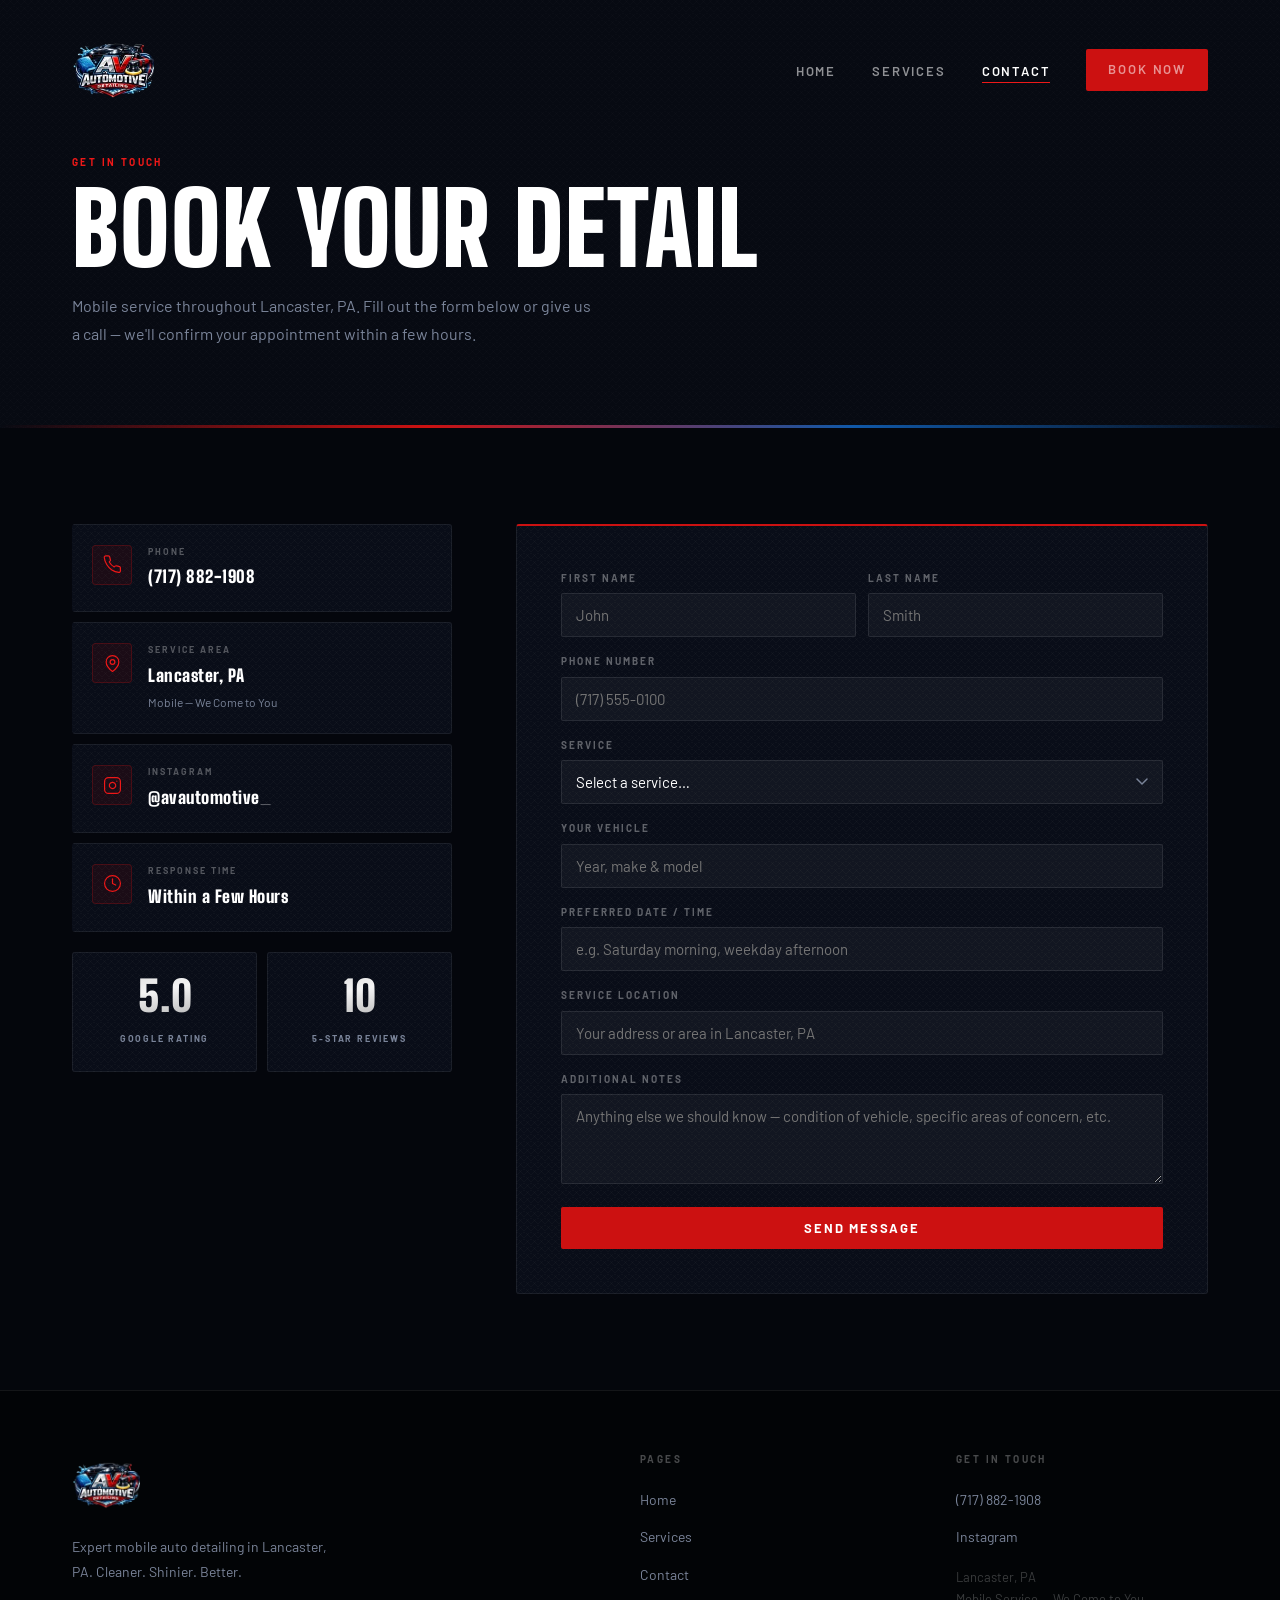
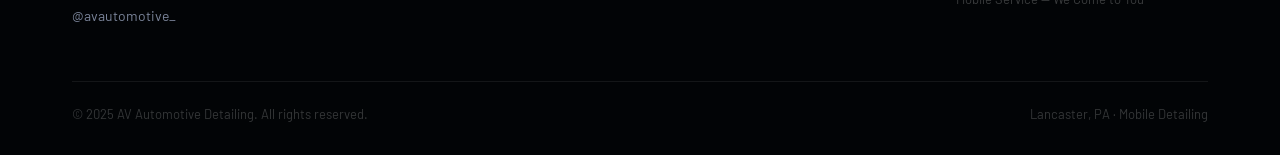
==== av-automotive/contact.html @ 44eb7ac8 "Add files via upload" ====
<!DOCTYPE html>
<html lang="en">
<head>
  <meta charset="UTF-8" />
  <meta name="viewport" content="width=device-width, initial-scale=1.0" />
  <title>Contact — AV Automotive Detailing</title>
  <meta name="description" content="Book a mobile detail in Lancaster, PA. Call (717) 882-1908 or fill out the form." />
  <link rel="icon" type="image/png" href="images/logo.png" />
  <link rel="preconnect" href="https://fonts.googleapis.com" />
  <link rel="preconnect" href="https://fonts.gstatic.com" crossorigin />
  <link href="https://fonts.googleapis.com/css2?family=Big+Shoulders+Display:wght@700;800;900&family=Barlow:ital,wght@0,400;0,500;0,600;1,400&family=Teko:wght@600;700&display=swap" rel="stylesheet" />
  <link rel="stylesheet" href="css/styles.css" />
</head>
<body>

<nav class="nav" role="navigation" aria-label="Main">
  <div class="nav-inner">
    <a href="index.html" class="nav-logo"><img src="images/logo.png" alt="AV Automotive Detailing" /></a>
    <ul class="nav-links" id="navLinks">
      <li><a href="index.html">Home</a></li>
      <li><a href="services.html">Services</a></li>
      <li><a href="contact.html">Contact</a></li>
      <li><a href="#" data-modal class="nav-book">Book Now</a></li>
    </ul>
    <button class="nav-burger" aria-label="Toggle menu" aria-expanded="false" aria-controls="navLinks">
      <span></span><span></span><span></span>
    </button>
  </div>
</nav>

<section class="page-hero" aria-labelledby="contact-title">
  <div class="wrap">
    <div class="eyebrow fade-up">Get in Touch</div>
    <h1 class="fade-up d1" id="contact-title">Book Your Detail</h1>
    <p class="section-sub fade-up d2">Mobile service throughout Lancaster, PA. Fill out the form below or give us a call — we'll confirm your appointment within a few hours.</p>
  </div>
</section>

<section style="padding:0 0 var(--S);background:var(--bg);" aria-label="Contact">
  <div class="wrap">
    <div class="contact-grid">

      <!-- Left: contact info -->
      <div class="contact-info fade-up">
        <div class="ci-item">
          <div class="ci-icon">
            <svg viewBox="0 0 24 24" fill="none" stroke="currentColor" stroke-width="1.5" stroke-linecap="round" stroke-linejoin="round">
              <path d="M22 16.92v3a2 2 0 0 1-2.18 2 19.79 19.79 0 0 1-8.63-3.07A19.5 19.5 0 0 1 4.69 12a19.79 19.79 0 0 1-3.07-8.67A2 2 0 0 1 3.6 1.18h3a2 2 0 0 1 2 1.72c.127.96.361 1.903.7 2.81a2 2 0 0 1-.45 2.11L7.91 8.73a16 16 0 0 0 6.36 6.36l.94-.94a2 2 0 0 1 2.11-.45c.907.339 1.85.573 2.81.7A2 2 0 0 1 22 16.92z"/>
            </svg>
          </div>
          <div>
            <div class="ci-label">Phone</div>
            <a href="tel:+17178821908" class="ci-value">(717) 882-1908</a>
          </div>
        </div>
        <div class="ci-item">
          <div class="ci-icon">
            <svg viewBox="0 0 24 24" fill="none" stroke="currentColor" stroke-width="1.5" stroke-linecap="round" stroke-linejoin="round">
              <path d="M20 10c0 6-8 12-8 12s-8-6-8-12a8 8 0 0 1 16 0z"/>
              <circle cx="12" cy="10" r="3"/>
            </svg>
          </div>
          <div>
            <div class="ci-label">Service Area</div>
            <div class="ci-value">Lancaster, PA</div>
            <div class="ci-note">Mobile — We Come to You</div>
          </div>
        </div>
        <div class="ci-item">
          <div class="ci-icon">
            <svg viewBox="0 0 24 24" fill="none" stroke="currentColor" stroke-width="1.5" stroke-linecap="round" stroke-linejoin="round">
              <rect x="2" y="2" width="20" height="20" rx="5" ry="5"/>
              <path d="M16 11.37A4 4 0 1 1 12.63 8 4 4 0 0 1 16 11.37z"/>
              <line x1="17.5" y1="6.5" x2="17.51" y2="6.5"/>
            </svg>
          </div>
          <div>
            <div class="ci-label">Instagram</div>
            <a href="https://www.instagram.com/avautomotive_/" target="_blank" rel="noopener noreferrer" class="ci-value">@avautomotive_</a>
          </div>
        </div>
        <div class="ci-item">
          <div class="ci-icon">
            <svg viewBox="0 0 24 24" fill="none" stroke="currentColor" stroke-width="1.5" stroke-linecap="round" stroke-linejoin="round">
              <circle cx="12" cy="12" r="10"/>
              <polyline points="12 6 12 12 16 14"/>
            </svg>
          </div>
          <div>
            <div class="ci-label">Response Time</div>
            <div class="ci-value">Within a Few Hours</div>
          </div>
        </div>

        <div class="ci-stats">
          <div class="ci-stat">
            <span class="ci-stat-n">5.0</span>
            <span class="ci-stat-l">Google Rating</span>
          </div>
          <div class="ci-stat">
            <span class="ci-stat-n">10</span>
            <span class="ci-stat-l">5-Star Reviews</span>
          </div>
        </div>
      </div>

      <!-- Right: form -->
      <div class="contact-form-wrap fade-up d1">
        <form id="contactPageForm" novalidate>
          <div class="form-row">
            <div class="form-group">
              <label for="firstName">First Name</label>
              <input type="text" id="firstName" name="firstName" required placeholder="John" />
            </div>
            <div class="form-group">
              <label for="lastName">Last Name</label>
              <input type="text" id="lastName" name="lastName" required placeholder="Smith" />
            </div>
          </div>
          <div class="form-group">
            <label for="phone">Phone Number</label>
            <input type="tel" id="phone" name="phone" required placeholder="(717) 555-0100" />
          </div>
          <div class="form-group">
            <label for="service">Service</label>
            <select id="service" name="service" required>
              <option value="" disabled selected>Select a service…</option>
              <option value="quick-wash">Quick Wash — $150 / $175</option>
              <option value="basic-detail">Basic Detail — $250</option>
              <option value="deluxe-detail">Deluxe Detail — $400</option>
              <option value="paint-correction">Paint Correction — Get a Quote</option>
              <option value="tinting">Window Tinting — Get a Quote</option>
              <option value="vinyl-wrap">Vinyl Wrap — Get a Quote</option>
              <option value="ceramic-coating">Ceramic Coating — Get a Quote</option>
              <option value="other">Not Sure / Other</option>
            </select>
          </div>
          <div class="form-group">
            <label for="vehicle">Your Vehicle</label>
            <input type="text" id="vehicle" name="vehicle" placeholder="Year, make &amp; model" />
          </div>
          <div class="form-group">
            <label for="preferred">Preferred Date / Time</label>
            <input type="text" id="preferred" name="preferred" placeholder="e.g. Saturday morning, weekday afternoon" />
          </div>
          <div class="form-group">
            <label for="location">Service Location</label>
            <input type="text" id="location" name="location" placeholder="Your address or area in Lancaster, PA" />
          </div>
          <div class="form-group">
            <label for="notes">Additional Notes</label>
            <textarea id="notes" name="notes" placeholder="Anything else we should know — condition of vehicle, specific areas of concern, etc."></textarea>
          </div>
          <button type="submit" class="btn btn-red" style="width:100%;justify-content:center;">Send Message</button>
        </form>

        <div id="contactPageSuccess" style="display:none;padding:52px 32px;text-align:center;">
          <div style="font-size:42px;color:var(--red-b);margin-bottom:20px;line-height:1;">&#10003;</div>
          <h3 style="font-family:var(--font-d);font-size:26px;font-weight:700;color:var(--white);margin-bottom:12px;">Message Sent!</h3>
          <p style="color:var(--grey);font-size:15px;">We'll be in touch within a few hours to confirm your appointment.<br>You can also reach us at <a href="tel:+17178821908" style="color:var(--red-b);">(717) 882-1908</a>.</p>
        </div>
      </div>

    </div>
  </div>
</section>

<footer class="footer">
  <div class="wrap">
    <div class="footer-grid">
      <div class="footer-brand">
        <img src="images/logo.png" alt="AV Automotive Detailing" />
        <p>Expert mobile auto detailing in Lancaster, PA. Cleaner. Shinier. Better.</p>
        <a href="https://www.instagram.com/avautomotive_/" target="_blank" rel="noopener noreferrer" class="f-ig">@avautomotive_</a>
      </div>
      <div class="footer-col">
        <h4>Pages</h4>
        <ul>
          <li><a href="index.html">Home</a></li>
          <li><a href="services.html">Services</a></li>
              <li><a href="contact.html">Contact</a></li>
        </ul>
      </div>
      <div class="footer-col">
        <h4>Get in Touch</h4>
        <ul>
          <li><a href="tel:+17178821908">(717) 882-1908</a></li>
          <li><a href="https://www.instagram.com/avautomotive_/" target="_blank" rel="noopener noreferrer">Instagram</a></li>
        </ul>
        <p class="f-addr">Lancaster, PA<br>Mobile Service — We Come to You</p>
      </div>
    </div>
    <div class="footer-bottom">
      <span>&copy; 2025 AV Automotive Detailing. All rights reserved.</span>
      <span>Lancaster, PA &middot; Mobile Detailing</span>
    </div>
  </div>
</footer>

<!-- Modal (for nav Book Now button) -->
<div class="modal-overlay" role="dialog" aria-modal="true" aria-labelledby="modalTitle">
  <div class="modal">
    <button class="modal-close" aria-label="Close">&times;</button>
    <div class="form-body" id="formBody">
      <h2 class="modal-title" id="modalTitle">Book an Appointment</h2>
      <p class="modal-sub">Fill out the form and we'll confirm within a few hours. Or call us at <strong>(717) 882-1908</strong>.</p>
      <form id="contactForm" novalidate>
        <div class="form-row">
          <div class="form-group"><label for="mFirstName">First Name</label><input type="text" id="mFirstName" name="firstName" required placeholder="John" /></div>
          <div class="form-group"><label for="mLastName">Last Name</label><input type="text" id="mLastName" name="lastName" required placeholder="Smith" /></div>
        </div>
        <div class="form-group"><label for="mPhone">Phone Number</label><input type="tel" id="mPhone" name="phone" required placeholder="(717) 555-0100" /></div>
        <div class="form-group">
          <label for="mService">Service</label>
          <select id="mService" name="service" required>
            <option value="" disabled selected>Select a service…</option>
            <option value="quick-wash">Quick Wash — $150 / $175</option>
            <option value="basic-detail">Basic Detail — $250</option>
            <option value="deluxe-detail">Deluxe Detail — $400</option>
            <option value="paint-correction">Paint Correction — Get a Quote</option>
            <option value="tinting">Window Tinting — Get a Quote</option>
            <option value="vinyl-wrap">Vinyl Wrap — Get a Quote</option>
            <option value="ceramic-coating">Ceramic Coating — Get a Quote</option>
            <option value="other">Not Sure / Other</option>
          </select>
        </div>
        <div class="form-group"><label for="mVehicle">Your Vehicle</label><input type="text" id="mVehicle" name="vehicle" placeholder="Year, make & model" /></div>
        <div class="form-group"><label for="mPreferred">Preferred Date / Time</label><input type="text" id="mPreferred" name="preferred" placeholder="e.g. Saturday morning" /></div>
        <div class="form-group"><label for="mLocation">Service Location</label><input type="text" id="mLocation" name="location" placeholder="Your address or area in Lancaster, PA" /></div>
        <div class="form-group"><label for="mNotes">Additional Notes</label><textarea id="mNotes" name="notes" placeholder="Anything else we should know…"></textarea></div>
        <button type="submit" class="btn btn-red" style="width:100%;justify-content:center;">Send Message</button>
      </form>
    </div>
    <div class="form-success" aria-live="polite">
      <div class="form-success-icon">&#10003;</div>
      <h3>Message Sent!</h3>
      <p>We'll be in touch shortly to confirm your appointment.</p>
    </div>
  </div>
</div>

<script src="js/main.js"></script>
</body>
</html>
---- av-automotive/css/styles.css ----
@import url('https://fonts.googleapis.com/css2?family=Big+Shoulders+Display:wght@700;800;900&family=Barlow:ital,wght@0,400;0,500;0,600;1,400&family=Teko:wght@600;700&display=swap');

:root {
  --bg:        #04060C;
  --bg-2:      #070A12;
  --bg-card:   #090D18;
  --bg-card-2: #0E1420;
  --red:       #CC1111;
  --red-b:     #EE1818;
  --red-glow:  rgba(204,17,17,0.16);
  --blue:      #1058A8;
  --blue-b:    #1A72D8;
  --blue-glow: rgba(16,88,168,0.14);
  --gold:      #F5A623;
  --white:     #FFFFFF;
  --grey:      #7A8499;
  --border:        rgba(255,255,255,0.07);
  --border-red:    rgba(204,17,17,0.25);
  --border-blue:   rgba(16,88,168,0.22);
  --font-d: 'Big Shoulders Display', sans-serif;
  --font-b: 'Barlow', sans-serif;
  --S:  96px;
  --W: 1200px;
  --r:    2px;

  /* Carbon fiber micro-texture used on cards/sections */
  --cf: repeating-linear-gradient(
    45deg,
    rgba(255,255,255,.022) 0,
    rgba(255,255,255,.022) 1px,
    transparent 1px,
    transparent 6px
  ),
  repeating-linear-gradient(
    -45deg,
    rgba(255,255,255,.022) 0,
    rgba(255,255,255,.022) 1px,
    transparent 1px,
    transparent 6px
  );
}

* { margin:0; padding:0; box-sizing:border-box; }
html { scroll-behavior:smooth; }
body {
  background:var(--bg);
  color:var(--white);
  font-family:var(--font-b);
  line-height:1.65;
  overflow-x:hidden;
}
img { display:block; max-width:100%; }

.wrap { max-width:var(--W); margin:0 auto; padding:0 32px; }

/* ── TYPE ── */
.eyebrow {
  display:block;
  font-family:var(--font-b); font-size:10px; font-weight:700;
  letter-spacing:.24em; text-transform:uppercase;
  color:var(--red-b); margin-bottom:10px;
}
.section-title {
  font-family:var(--font-d); font-weight:900;
  font-size:clamp(36px,5vw,64px);
  line-height:1; letter-spacing:.01em; text-transform:uppercase;
  margin-bottom:14px;
}
.section-sub {
  font-size:16px; color:var(--grey); line-height:1.75; max-width:520px;
}
.chrome {
  background:linear-gradient(170deg,#C8C8C8 0%,#F0F0F0 35%,#D0D0D0 55%,#909090 80%,#C0C0C0 100%);
  -webkit-background-clip:text; -webkit-text-fill-color:transparent; background-clip:text;
}

/* ── TOPBAR ── */
.topbar {
  position:fixed; top:0; left:0; right:0;
  height:34px; z-index:1002;
  background:#020407;
  border-bottom:1px solid rgba(255,255,255,.055);
}
.topbar-inner {
  max-width:var(--W); margin:0 auto; padding:0 32px;
  height:100%;
  display:flex; align-items:center; justify-content:space-between;
}
.tb-left {
  display:flex; align-items:center; gap:0;
  font-family:var(--font-b); font-size:10.5px; font-weight:500;
  letter-spacing:.1em; text-transform:uppercase;
  color:rgba(255,255,255,.3);
}
.tb-link {
  display:flex; align-items:center; gap:7px;
  color:rgba(255,255,255,.5); text-decoration:none;
  transition:color .2s;
}
.tb-link:hover { color:var(--white); }
.tb-link svg { width:11px; height:11px; flex-shrink:0; }
.tb-sep { margin:0 14px; color:rgba(255,255,255,.14); }
.tb-right {
  font-family:var(--font-b); font-size:10px; font-weight:700;
  letter-spacing:.18em; text-transform:uppercase;
  color:var(--red-b); text-decoration:none;
  border-left:1px solid rgba(255,255,255,.07);
  padding-left:20px;
  display:flex; align-items:center;
  transition:color .2s;
}
.tb-right:hover { color:var(--white); }

/* ── NAV ── */
.nav {
  position:fixed; top:34px; left:0; right:0; z-index:1000;
  border-bottom:1px solid transparent;
  transition:background .35s, border-color .35s;
}
.nav.scrolled {
  background:rgba(4,6,12,.97);
  backdrop-filter:blur(24px);
  border-bottom-color:var(--border);
}
.nav-inner {
  max-width:var(--W); margin:0 auto; padding:0 32px;
  display:flex; align-items:center; justify-content:space-between;
  height:72px;
}
.nav-logo img { height:82px; width:auto; }
.nav-links {
  display:flex; align-items:center; gap:36px; list-style:none;
}
.nav-links a {
  font-family:var(--font-b); font-weight:600; font-size:13px;
  letter-spacing:.14em; text-transform:uppercase;
  color:rgba(255,255,255,.55); text-decoration:none;
  transition:color .2s;
  position:relative;
}
.nav-links a::after {
  content:''; position:absolute;
  bottom:-4px; left:0; right:0; height:1px;
  background:var(--red-b);
  transform:scaleX(0); transition:transform .25s;
  transform-origin:left;
}
.nav-links a:hover,
.nav-links a.active { color:var(--white); }
.nav-links a:hover::after,
.nav-links a.active::after { transform:scaleX(1); }
.nav-book {
  font-family:var(--font-b); font-weight:700; font-size:12px;
  letter-spacing:.16em; text-transform:uppercase;
  background:var(--red); color:var(--white);
  padding:10px 22px; border-radius:var(--r);
  border:none; cursor:pointer;
  text-decoration:none; display:inline-block;
  transition:background .2s, transform .2s, box-shadow .2s;
}
.nav-book::after { display:none !important; }
.nav-book:hover {
  background:var(--red-b);
  transform:translateY(-1px);
  box-shadow:0 6px 20px rgba(204,17,17,.3);
}
.nav-burger {
  display:none; flex-direction:column; gap:5px;
  cursor:pointer; background:none; border:none; padding:8px;
}
.nav-burger span {
  display:block; width:24px; height:2px;
  background:var(--white); transition:all .3s;
}
.nav-burger.open span:nth-child(1) { transform:translateY(7px) rotate(45deg); }
.nav-burger.open span:nth-child(2) { opacity:0; }
.nav-burger.open span:nth-child(3) { transform:translateY(-7px) rotate(-45deg); }

/* ── HERO ── */
.hero {
  position:relative;
  min-height:100vh;
  display:flex; align-items:center;
  background:var(--bg);
  overflow:hidden;
}
/* Carbon fiber background texture */
.hero-cf {
  position:absolute; inset:0; z-index:0; pointer-events:none;
  background-image:var(--cf);
  background-size:7px 7px;
  opacity:.7;
}
/* Subtle speed lines */
.hero-speed {
  position:absolute; inset:0; z-index:0; pointer-events:none;
  background:
    linear-gradient(168deg, transparent 54%, rgba(255,255,255,.007) 54.6%, transparent 55.2%),
    linear-gradient(168deg, transparent 62%, rgba(255,255,255,.005) 62.5%, transparent 63.1%),
    linear-gradient(168deg, transparent 70%, rgba(255,255,255,.006) 70.5%, transparent 71.1%),
    linear-gradient(168deg, transparent 46%, rgba(21,96,176,.03) 46.5%, transparent 47.1%);
}
/* ── HERO LEFT ZONE ── */
.hero-left-zone {
  position:absolute; left:0; top:0; bottom:0;
  width:44%; z-index:2; pointer-events:none;
  overflow:hidden;
}

/* Angled brand accent lines */
.hero-accent-lines { position:absolute; inset:0; }
.hero-accent-lines::before {
  content:''; position:absolute;
  top:8%; bottom:8%; left:22%; width:1px;
  background:linear-gradient(to bottom,
    transparent, rgba(204,17,17,.16) 28%, rgba(204,17,17,.09) 72%, transparent
  );
  transform:rotate(9deg); transform-origin:center;
}
.hero-accent-lines::after {
  content:''; position:absolute;
  top:15%; bottom:15%; left:36%; width:1px;
  background:linear-gradient(to bottom,
    transparent, rgba(16,88,168,.14) 32%, rgba(16,88,168,.07) 68%, transparent
  );
  transform:rotate(9deg); transform-origin:center;
}

/* Faint water droplet dots */
.hero-water-drops {
  position:absolute; inset:0;
  background-image:
    radial-gradient(ellipse 3px 4px at 13% 30%, rgba(255,255,255,.07) 0%, transparent 100%),
    radial-gradient(ellipse 2px 3px at  7% 56%, rgba(255,255,255,.055) 0%, transparent 100%),
    radial-gradient(ellipse 4px 5px at 27% 69%, rgba(255,255,255,.045) 0%, transparent 100%),
    radial-gradient(ellipse 2px 2px at 40% 22%, rgba(255,255,255,.06) 0%, transparent 100%),
    radial-gradient(ellipse 3px 4px at 17% 83%, rgba(255,255,255,.045) 0%, transparent 100%),
    radial-gradient(ellipse 2px 3px at 45% 48%, rgba(255,255,255,.04) 0%, transparent 100%),
    radial-gradient(ellipse 5px 3px at 31% 76%, rgba(255,255,255,.035) 0%, transparent 100%),
    radial-gradient(ellipse 2px 4px at  9% 91%, rgba(255,255,255,.05) 0%, transparent 100%),
    radial-gradient(ellipse 3px 2px at 41% 61%, rgba(255,255,255,.04) 0%, transparent 100%),
    radial-gradient(ellipse 2px 3px at 21% 43%, rgba(255,255,255,.055) 0%, transparent 100%),
    radial-gradient(ellipse 2px 2px at 52% 35%, rgba(255,255,255,.03) 0%, transparent 100%),
    radial-gradient(ellipse 3px 3px at 48% 78%, rgba(255,255,255,.035) 0%, transparent 100%);
}

/* Service badge strip — left side */
.hero-svc-strip {
  position:absolute;
  left:9%; top:50%; transform:translateY(-50%);
  display:flex; flex-direction:column; gap:15px;
}
.hero-svc-item { display:flex; align-items:center; gap:10px; }
.hero-svc-icon {
  width:26px; height:26px; border-radius:3px; flex-shrink:0;
  background:rgba(255,255,255,.03);
  border:1px solid rgba(255,255,255,.07);
  display:flex; align-items:center; justify-content:center;
  color:rgba(255,255,255,.22);
}
.hero-svc-icon svg { width:12px; height:12px; }
.hero-svc-label {
  font-family:var(--font-b); font-size:8.5px; font-weight:700;
  letter-spacing:.22em; text-transform:uppercase;
  color:rgba(255,255,255,.18); white-space:nowrap;
}

/* AV watermark — bottom-left, intentional brand anchor */
.hero::before {
  content:'AV';
  position:absolute;
  bottom:10px; left:130px;
  font-family:'Teko', sans-serif; font-weight:700;
  font-size:clamp(340px,48vw,680px); line-height:1;
  letter-spacing:-.02em;
  transform:scaleX(0.62) scaleY(1.22);
  transform-origin:bottom left;
  background:linear-gradient(to top,
    transparent 0%,
    transparent 24%,
    rgba(255,255,255,.07) 40%,
    rgba(255,255,255,.05) 62%,
    rgba(255,255,255,.02) 82%,
    transparent 100%
  );
  -webkit-background-clip:text; background-clip:text;
  color:transparent;
  user-select:none; pointer-events:none;
  z-index:1;
}
/* Bottom fade into next section */
.hero::after {
  content:'';
  position:absolute;
  bottom:0; left:0; right:0;
  height:220px;
  background:linear-gradient(to bottom, transparent 0%, rgba(4,6,12,.7) 55%, var(--bg) 100%);
  z-index:6; pointer-events:none;
}
.hero-content-wrap {
  position:relative; z-index:2; width:100%;
}
.hero-content {
  max-width:680px;
  padding:148px 0 90px;
  margin:0 auto;
  display:flex; flex-direction:column; align-items:center;
  text-align:center;
}

/* Hero eyebrow badge */
.hero-eyebrow-badge {
  display:inline-flex; align-items:center; gap:10px;
  font-family:var(--font-b); font-size:10px; font-weight:700;
  letter-spacing:.24em; text-transform:uppercase;
  color:rgba(255,255,255,.4);
  margin-bottom:22px;
}
.heb-dot {
  width:6px; height:6px; border-radius:50%; flex-shrink:0;
  background:var(--red-b);
  box-shadow:0 0 10px rgba(238,24,24,.7), 0 0 20px rgba(238,24,24,.3);
}
.heb-line {
  width:1px; height:14px;
  background:rgba(255,255,255,.18); flex-shrink:0;
}

.hero-h1 {
  font-family:'Teko', sans-serif; font-weight:700;
  font-size:clamp(44px,5.5vw,80px);
  line-height:.9; letter-spacing:.05em; text-transform:uppercase;
  margin-bottom:22px;
}
.hero-h1 em {
  font-style:normal;
  background:linear-gradient(135deg, #FF3333 0%, #FF6060 45%, #CC1111 100%);
  -webkit-background-clip:text; -webkit-text-fill-color:transparent; background-clip:text;
  filter:drop-shadow(0 0 10px rgba(220,30,30,.45)) drop-shadow(0 0 24px rgba(200,20,20,.2));
}
.hero-sub {
  font-size:15px; color:rgba(255,255,255,.52);
  line-height:1.8; max-width:440px; margin-bottom:34px;
}
.hero-actions { display:flex; gap:12px; flex-wrap:wrap; margin-bottom:36px; justify-content:center; }

/* Sticker-style tags */
.hero-tags { display:flex; gap:7px; flex-wrap:wrap; justify-content:center; }
.htag {
  display:inline-flex; align-items:center; gap:5px;
  padding:5px 11px;
  font-family:var(--font-b); font-size:9.5px; font-weight:700;
  letter-spacing:.18em; text-transform:uppercase;
  color:rgba(255,255,255,.55);
  background:rgba(255,255,255,.04);
  border:1px solid rgba(255,255,255,.1);
  border-radius:2px;
}
.htag-gold {
  color:var(--gold);
  background:rgba(245,166,35,.07);
  border-color:rgba(245,166,35,.28);
}
.htag-blue {
  color:var(--blue-b);
  background:var(--blue-glow);
  border-color:var(--border-blue);
}
.htag-red {
  color:var(--red-b);
  background:var(--red-glow);
  border-color:var(--border-red);
}

/* Hero visual — right side */
.hero-visual {
  position:absolute;
  top:0; right:-4%; bottom:0;
  width:62%;
  pointer-events:none;
  z-index:1;
}
.hero-car {
  position:absolute; inset:0;
  background:url('../images/herocar.png') center center / cover no-repeat;
  opacity:0; transition:opacity .9s ease;
  -webkit-mask-image:
    radial-gradient(ellipse 58% 48% at 0% 100%, transparent 50%, black 88%),
    linear-gradient(to right, transparent 0%, rgba(0,0,0,.5) 10%, black 24%),
    linear-gradient(to bottom, transparent 0%, black 7%, black 70%, rgba(0,0,0,.4) 88%, transparent 100%);
  -webkit-mask-composite: destination-in, destination-in;
  mask-image:
    radial-gradient(ellipse 58% 48% at 0% 100%, transparent 50%, black 88%),
    linear-gradient(to right, transparent 0%, rgba(0,0,0,.5) 10%, black 24%),
    linear-gradient(to bottom, transparent 0%, black 7%, black 70%, rgba(0,0,0,.4) 88%, transparent 100%);
  mask-composite: intersect, intersect;
}
.hero-visual.img-loaded .hero-car { opacity:1; }
.hero-atmo {
  position:absolute; inset:0;
  background:
    radial-gradient(ellipse 60% 55% at 60% 48%, rgba(21,96,176,.14) 0%, transparent 100%),
    radial-gradient(ellipse 40% 35% at 90% 80%, rgba(201,16,16,.12) 0%, transparent 100%),
    radial-gradient(ellipse 30% 25% at 25% 15%, rgba(21,96,176,.05) 0%, transparent 100%);
  transition:opacity .7s ease;
}
.hero-visual.img-loaded .hero-atmo { opacity:.3; }
.hero-shine {
  position:absolute; inset:0;
}
.hero-shine::before,
.hero-shine::after {
  content:''; position:absolute;
  top:-20%; bottom:-20%; width:1px;
  background:linear-gradient(to bottom, transparent 0%, rgba(255,255,255,.04) 20%, rgba(255,255,255,.09) 50%, rgba(255,255,255,.04) 80%, transparent 100%);
  transform:rotate(8deg); transform-origin:center;
}
.hero-shine::before { left:27%; }
.hero-shine::after  { right:27%; opacity:.55; }
.hero-bubbles {
  position:absolute; inset:0; transition:opacity .7s ease;
}
.hero-visual.img-loaded .hero-bubbles { opacity:0; }
.hero-bubbles::before {
  content:'';
  position:absolute; top:80px; left:40px;
  width:4px; height:4px; border-radius:50%;
  background:rgba(255,255,255,.07);
  box-shadow:
    72px 88px 0 1px rgba(255,255,255,.04),
    180px 52px 0 2px rgba(255,255,255,.03),
    290px 160px 0 1px rgba(255,255,255,.05),
    370px 80px 0 2px rgba(255,255,255,.03);
  filter:blur(.5px);
}
.hero-bubbles::after {
  content:''; position:absolute;
  top:22%; right:18%;
  width:44px; height:44px; border-radius:50%;
  border:1px solid rgba(255,255,255,.03);
}
.hero-left-fade {
  position:absolute; top:0; left:0; bottom:0; width:38%;
  background:linear-gradient(to right, var(--bg), transparent);
  z-index:4;
}
.hero-divider {
  position:absolute; top:15%; bottom:15%;
  left:0; width:1px;
  background:linear-gradient(to bottom,
    transparent,
    rgba(204,17,17,.22) 35%,
    rgba(16,88,168,.28) 65%,
    transparent
  );
  z-index:5;
}

/* ── BUTTONS ── */
.btn {
  display:inline-flex; align-items:center; gap:8px;
  font-family:var(--font-b); font-weight:700; font-size:13px;
  letter-spacing:.14em; text-transform:uppercase;
  text-decoration:none; border:none; cursor:pointer;
  transition:all .25s; border-radius:var(--r);
  padding:13px 28px; white-space:nowrap;
}
.btn-red {
  background:var(--red); color:var(--white);
  box-shadow:0 0 0 rgba(204,17,17,.4);
}
.btn-red:hover {
  background:var(--red-b); transform:translateY(-2px);
  box-shadow:0 8px 28px rgba(204,17,17,.35), 0 0 40px rgba(204,17,17,.1);
}
.btn-ghost {
  background:transparent; color:var(--white);
  border:1px solid rgba(255,255,255,.18);
}
.btn-ghost:hover { border-color:rgba(255,255,255,.45); background:rgba(255,255,255,.04); }
.btn-ghost-red {
  background:transparent; color:var(--red-b);
  border:1px solid var(--border-red);
}
.btn-ghost-red:hover { background:var(--red-glow); border-color:var(--red-b); }
.btn-sm { padding:10px 20px; font-size:12px; }

/* ── ACCENT STRIP ── */
.accent-strip {
  height:3px;
  background:linear-gradient(90deg, var(--red) 0%, var(--blue) 55%, transparent 100%);
  position:relative; z-index:10;
}

/* ── SERVICES TICKER ── */
.svc-ticker {
  background:#030508;
  border-bottom:1px solid rgba(255,255,255,.05);
  overflow:hidden;
  height:38px;
  display:flex; align-items:center;
  position:relative;
}
.svc-ticker::before,
.svc-ticker::after {
  content:'';
  position:absolute; top:0; bottom:0; width:80px; z-index:2;
  pointer-events:none;
}
.svc-ticker::before { left:0; background:linear-gradient(to right, #030508, transparent); }
.svc-ticker::after  { right:0; background:linear-gradient(to left, #030508, transparent); }
.ticker-track {
  display:flex; align-items:center; gap:28px;
  white-space:nowrap;
  animation:ticker 36s linear infinite;
  padding:0 20px;
  font-family:var(--font-b); font-size:10px; font-weight:700;
  letter-spacing:.2em; text-transform:uppercase;
  color:rgba(255,255,255,.3);
}
.ticker-dot {
  color:var(--red); font-size:5px; flex-shrink:0;
}
@keyframes ticker {
  from { transform:translateX(0); }
  to   { transform:translateX(-50%); }
}

/* ── SERVICE PACKAGES ── */
.packages { padding:var(--S) 0; background:var(--bg); }
.packages-head { margin-bottom:44px; }
.pkg-grid {
  display:grid;
  grid-template-columns:repeat(3,1fr);
  gap:14px;
  margin-bottom:14px;
}
.pkg-card {
  background-color:var(--bg-card);
  background-image:var(--cf);
  background-size:7px 7px;
  border:1px solid rgba(255,255,255,.07);
  border-top:2px solid rgba(204,17,17,.35);
  border-radius:3px;
  display:flex; flex-direction:column;
  position:relative; overflow:hidden;
  transition:border-top-color .3s, background-color .3s, box-shadow .3s;
}
.pkg-card:hover {
  background-color:var(--bg-card-2);
  border-top-color:var(--red-b);
  box-shadow:0 0 0 1px rgba(255,255,255,.07), 0 20px 40px rgba(0,0,0,.4), 0 0 30px rgba(204,17,17,.06);
}
/* Shine sweep on hover */
.pkg-card-shine {
  position:absolute; inset:0; z-index:10; pointer-events:none;
  background:linear-gradient(108deg,
    transparent 35%, rgba(255,255,255,.045) 50%, transparent 65%
  );
  transform:translateX(-120%);
  transition:transform .65s ease;
}
.pkg-card:hover .pkg-card-shine { transform:translateX(220%); }

/* Image slot */
.pkg-img {
  position:relative; aspect-ratio:16/9;
  background:linear-gradient(135deg,#070B15 0%,#0E1520 100%);
  overflow:hidden; flex-shrink:0;
}
.pkg-img::after {
  content:''; position:absolute; inset:0;
  background:linear-gradient(135deg, rgba(16,88,168,.06) 0%, transparent 55%, rgba(204,17,17,.04) 100%);
  pointer-events:none; z-index:1;
}
.pkg-img img {
  width:100%; height:100%; object-fit:cover;
  transition:transform .6s ease; position:relative; z-index:2;
}
.pkg-card:hover .pkg-img img { transform:scale(1.05); }
.pkg-meta {
  display:flex; align-items:center; justify-content:space-between;
  padding:18px 20px 0;
}
.pkg-icon {
  width:32px; height:32px; border-radius:4px;
  background:rgba(204,17,17,.1); border:1px solid var(--border-red);
  display:flex; align-items:center; justify-content:center;
  color:var(--red-b); flex-shrink:0;
}
.pkg-icon svg { width:15px; height:15px; }
.pkg-badge {
  font-family:var(--font-b); font-size:9px; font-weight:700;
  letter-spacing:.18em; text-transform:uppercase;
  color:var(--blue-b);
  border:1px solid var(--border-blue);
  padding:3px 8px; border-radius:2px;
  background:rgba(16,88,168,.08);
}
.pkg-body { padding:14px 20px 24px; flex:1; display:flex; flex-direction:column; }
.pkg-name {
  font-family:var(--font-d); font-weight:900; font-size:26px;
  letter-spacing:.02em; text-transform:uppercase;
  margin-bottom:8px;
}
.pkg-price { display:flex; align-items:baseline; gap:6px; margin-bottom:8px; }
.pkg-price-main {
  font-family:var(--font-d); font-weight:900; font-size:50px; line-height:1;
  background:linear-gradient(170deg,#D8D8D8 0%,#F4F4F4 40%,#A8A8A8 100%);
  -webkit-background-clip:text; -webkit-text-fill-color:transparent; background-clip:text;
}
.pkg-price-note { font-size:13px; color:var(--grey); line-height:1.4; }
.pkg-price-split { display:flex; gap:20px; margin-bottom:8px; }
.pkg-split-item { display:flex; flex-direction:column; gap:2px; }
.pkg-split-lbl {
  font-family:var(--font-b); font-size:9px; font-weight:700;
  letter-spacing:.16em; text-transform:uppercase; color:var(--grey);
}
.pkg-split-val {
  font-family:var(--font-d); font-weight:900; font-size:38px; line-height:1;
  background:linear-gradient(170deg,#D8D8D8 0%,#F4F4F4 40%,#A8A8A8 100%);
  -webkit-background-clip:text; -webkit-text-fill-color:transparent; background-clip:text;
}
.pkg-desc { font-size:14px; color:var(--grey); line-height:1.7; margin-bottom:16px; flex:1; }

/* Specialty quote strip */
.quote-strip {
  display:grid; grid-template-columns:repeat(4,1fr);
  gap:14px;
}
.quote-item {
  background-color:var(--bg-card);
  background-image:var(--cf);
  background-size:7px 7px;
  border:1px solid rgba(255,255,255,.07);
  border-left:2px solid var(--blue);
  border-radius:3px;
  padding:20px 18px;
  display:flex; align-items:center; gap:14px;
  transition:background-color .25s, box-shadow .25s, border-left-color .25s;
}
.quote-item:hover {
  background-color:var(--bg-card-2);
  border-left-color:var(--blue-b);
  box-shadow:0 8px 24px rgba(0,0,0,.3);
}
.q-icon {
  width:38px; height:38px; border-radius:4px;
  background:rgba(16,88,168,.09); border:1px solid var(--border-blue);
  display:flex; align-items:center; justify-content:center;
  color:var(--blue-b); flex-shrink:0;
}
.q-icon svg { width:17px; height:17px; }
.q-name {
  font-family:var(--font-d); font-weight:900; font-size:16px;
  letter-spacing:.03em; text-transform:uppercase; margin-bottom:3px;
}
.q-price {
  font-size:10px; font-family:var(--font-b); font-weight:700;
  letter-spacing:.14em; text-transform:uppercase; color:var(--blue-b);
}

/* ── PROCESS ── */
.process { padding:var(--S) 0; background:var(--bg-2); }
.process-grid {
  display:grid; grid-template-columns:repeat(3,1fr);
  gap:14px; margin-top:44px;
}
.process-step {
  background-color:var(--bg-card);
  background-image:var(--cf);
  background-size:7px 7px;
  border:1px solid rgba(255,255,255,.06);
  border-top:2px solid rgba(204,17,17,.2);
  border-radius:3px;
  padding:36px 28px;
  transition:border-top-color .3s;
}
.process-step:hover { border-top-color:var(--red-b); }
.step-num {
  font-family:var(--font-d); font-size:56px; font-weight:900;
  line-height:1; letter-spacing:-.01em;
  color:transparent;
  -webkit-text-stroke:1px rgba(238,24,24,.3);
  margin-bottom:16px;
  transition:-webkit-text-stroke-color .3s;
}
.process-step:hover .step-num { -webkit-text-stroke-color:rgba(238,24,24,.7); }
.step-icon {
  width:46px; height:46px; border-radius:5px;
  background:rgba(204,17,17,.09); border:1px solid var(--border-red);
  display:flex; align-items:center; justify-content:center;
  color:var(--red-b); margin-bottom:18px;
}
.step-icon svg { width:22px; height:22px; }
.step-title {
  font-family:var(--font-d); font-weight:900; font-size:24px;
  letter-spacing:.02em; text-transform:uppercase; margin-bottom:10px;
}
.step-desc { font-size:14px; color:var(--grey); line-height:1.75; }

/* ── WHY AV ── */
.why { padding:var(--S) 0; background:var(--bg); }
.why-grid {
  display:grid; grid-template-columns:1fr 1fr;
  gap:72px; align-items:center;
}
.why-features { display:flex; flex-direction:column; gap:10px; margin-top:36px; }
.why-feat {
  display:flex; gap:16px; align-items:flex-start;
  padding:22px 20px;
  background-color:var(--bg-card);
  background-image:var(--cf); background-size:7px 7px;
  border:1px solid rgba(255,255,255,.06);
  border-left:2px solid transparent;
  border-radius:3px;
  transition:all .25s;
}
.why-feat:hover { background-color:var(--bg-card-2); border-left-color:var(--red-b); }
.feat-icon {
  width:42px; height:42px; border-radius:4px;
  background:rgba(204,17,17,.09); border:1px solid var(--border-red);
  display:flex; align-items:center; justify-content:center;
  color:var(--red-b); flex-shrink:0; margin-top:2px;
}
.feat-icon svg { width:20px; height:20px; }
.feat-text h3 {
  font-family:var(--font-d); font-weight:900; font-size:20px;
  letter-spacing:.02em; text-transform:uppercase; margin-bottom:6px;
}
.feat-text p { font-size:14px; color:var(--grey); line-height:1.75; }
.why-stats {
  display:grid; grid-template-columns:1fr 1fr;
  gap:10px;
}
.stat-box {
  background-color:var(--bg-card);
  background-image:var(--cf); background-size:7px 7px;
  border:1px solid rgba(255,255,255,.07);
  border-top:2px solid rgba(16,88,168,.3);
  border-radius:3px;
  padding:34px 22px; text-align:center;
  transition:border-top-color .25s, background-color .25s;
}
.stat-box:hover {
  background-color:var(--bg-card-2);
  border-top-color:var(--blue-b);
}
.stat-n {
  display:block;
  font-family:var(--font-d); font-weight:900; font-size:54px; line-height:1;
  background:linear-gradient(170deg,#D8D8D8 0%,#F4F4F4 40%,#A8A8A8 100%);
  -webkit-background-clip:text; -webkit-text-fill-color:transparent; background-clip:text;
  margin-bottom:8px;
}
.stat-l {
  font-family:var(--font-b); font-size:10px; font-weight:700;
  letter-spacing:.2em; text-transform:uppercase; color:var(--grey);
}

/* ── REVIEWS ── */
.reviews { padding:var(--S) 0; background:var(--bg-2); }
.reviews-proof {
  display:flex; align-items:center; gap:28px; margin-bottom:40px; flex-wrap:wrap;
  padding:24px 28px;
  background-color:var(--bg-card);
  background-image:var(--cf); background-size:7px 7px;
  border:1px solid rgba(255,255,255,.07);
  border-left:3px solid var(--gold);
  border-radius:3px;
}
.proof-stars { color:var(--gold); font-size:22px; letter-spacing:3px; }
.proof-count {
  font-family:var(--font-b); font-size:11px; font-weight:600;
  letter-spacing:.16em; text-transform:uppercase; color:var(--grey);
  margin-top:4px;
}
.proof-divider { width:1px; height:44px; background:var(--border); }
.proof-rating {
  font-family:var(--font-d); font-weight:900; font-size:60px; line-height:1;
  background:linear-gradient(170deg,#D8D8D8 0%,#F4F4F4 40%,#A8A8A8 100%);
  -webkit-background-clip:text; -webkit-text-fill-color:transparent; background-clip:text;
}
.proof-label { font-size:13px; color:var(--grey); margin-top:4px; }
.reviews-grid {
  display:grid; grid-template-columns:repeat(3,1fr);
  gap:14px;
}
.review-card {
  background-color:var(--bg-card);
  background-image:var(--cf); background-size:7px 7px;
  border:1px solid rgba(255,255,255,.07);
  border-top:2px solid rgba(245,166,35,.25);
  border-radius:3px;
  padding:28px 24px;
  transition:border-top-color .3s, background-color .25s;
}
.review-card:hover {
  background-color:var(--bg-card-2);
  border-top-color:var(--gold);
}
.rc-stars { color:var(--gold); font-size:13px; letter-spacing:2px; margin-bottom:14px; }
.rc-text {
  font-size:15px; color:rgba(255,255,255,.65);
  line-height:1.8; margin-bottom:20px; font-style:italic;
}
.rc-name {
  font-family:var(--font-b); font-weight:700; font-size:11px;
  letter-spacing:.12em; text-transform:uppercase; color:rgba(255,255,255,.35);
}
.rc-src { font-size:11px; color:rgba(255,255,255,.2); margin-top:3px; }
.google-link {
  display:inline-flex; align-items:center; gap:10px; margin-top:36px;
  padding:12px 20px;
  border:1px solid var(--border); border-radius:var(--r);
  font-size:14px; color:var(--grey); text-decoration:none;
  transition:border-color .2s, color .2s;
}
.google-link:hover { border-color:rgba(255,255,255,.22); color:var(--white); }

/* ── GALLERY ── */
.gallery-section { padding:var(--S) 0; background:var(--bg); }
.gallery-head-row {
  display:flex; justify-content:space-between; align-items:flex-end;
  flex-wrap:wrap; gap:20px; margin-bottom:36px;
}
.gallery-grid {
  display:grid;
  grid-template-columns:2fr 1fr 1fr;
  grid-template-rows:260px 260px;
  gap:10px;
  border:1px solid rgba(255,255,255,.07);
  border-radius:3px; overflow:hidden;
  background:var(--bg-card);
}
.g-slot {
  position:relative; overflow:hidden;
  background:var(--bg-card);
  transition:background .25s;
}
.g-slot:first-child { grid-row:1 / 3; }
.g-slot-bg {
  position:absolute; inset:0;
  background:
    radial-gradient(ellipse 70% 70% at 55% 40%, rgba(16,88,168,.07) 0%, transparent 100%),
    radial-gradient(ellipse 50% 50% at 45% 70%, rgba(204,17,17,.04) 0%, transparent 100%);
  background-image:var(--cf); background-size:7px 7px;
  transition:opacity .3s;
}
.g-slot-label {
  position:absolute; bottom:0; left:0; right:0;
  padding:32px 14px 12px;
  background:linear-gradient(to top, rgba(4,6,12,.92) 0%, transparent 100%);
  font-family:var(--font-b); font-size:9px; font-weight:700;
  letter-spacing:.22em; text-transform:uppercase;
  color:rgba(255,255,255,.4); z-index:3;
}
.g-slot img {
  width:100%; height:100%; object-fit:cover;
  transition:transform .5s ease; position:relative; z-index:2;
}
.g-slot:hover img { transform:scale(1.05); }
.g-slot.img-loaded .g-slot-bg { opacity:0; }

/* ── INSTAGRAM ── */
.ig-section {
  padding:60px 0;
  border-top:1px solid var(--border);
  text-align:center;
}
.ig-link {
  display:inline-flex; align-items:center; gap:14px;
  text-decoration:none; color:var(--white);
  font-family:var(--font-d); font-weight:900; font-size:22px;
  letter-spacing:.05em; text-transform:uppercase;
  transition:color .25s;
}
.ig-link:hover { color:#E1306C; }
.ig-icon {
  width:44px; height:44px; border-radius:12px;
  background:linear-gradient(45deg,#f09433,#e6683c,#dc2743,#cc2366,#bc1888);
  display:flex; align-items:center; justify-content:center; flex-shrink:0;
}
.ig-icon svg { width:22px; height:22px; stroke:white; }

/* ── BOOK CTA ── */
.cta-section {
  padding:112px 0; background:var(--bg-2);
  text-align:center; position:relative; overflow:hidden;
}
.cta-section::before {
  content:'AV'; position:absolute;
  font-family:var(--font-d); font-weight:900; font-size:480px; line-height:1;
  top:50%; left:50%; transform:translate(-50%,-50%);
  -webkit-text-stroke:1px rgba(255,255,255,.022);
  color:transparent; user-select:none; white-space:nowrap; pointer-events:none;
}
.cta-section::after {
  content:'';
  position:absolute; top:0; left:0; right:0; height:3px;
  background:linear-gradient(90deg, transparent, var(--red), var(--blue), transparent);
}
.cta-section .section-sub { margin:0 auto 40px; }
.cta-actions {
  display:flex; align-items:center; justify-content:center;
  gap:24px; flex-wrap:wrap;
}
.cta-phone {
  font-family:var(--font-d); font-weight:900; font-size:22px;
  color:var(--white); text-decoration:none; letter-spacing:.04em;
  display:flex; align-items:center; gap:10px;
  transition:color .2s;
}
.cta-phone:hover { color:var(--red-b); }
.cta-phone svg { width:20px; height:20px; }

/* ── FOOTER ── */
.footer {
  background:#020406;
  border-top:1px solid var(--border);
  padding:60px 0 30px;
}
.footer-grid {
  display:grid; grid-template-columns:2fr 1fr 1fr;
  gap:64px; margin-bottom:52px;
}
.footer-brand img { height:68px; margin-bottom:16px; }
.footer-brand p { font-size:14px; color:var(--grey); line-height:1.75; max-width:260px; margin-bottom:18px; }
.f-ig {
  display:inline-flex; align-items:center; gap:8px;
  font-size:14px; color:var(--grey); text-decoration:none; transition:color .2s;
}
.f-ig:hover { color:var(--white); }
.footer-col h4 {
  font-family:var(--font-b); font-size:10px; font-weight:700;
  letter-spacing:.24em; text-transform:uppercase;
  color:rgba(255,255,255,.28); margin-bottom:18px;
}
.footer-col ul { list-style:none; display:flex; flex-direction:column; gap:11px; }
.footer-col a { font-size:14px; color:var(--grey); text-decoration:none; transition:color .2s; }
.footer-col a:hover { color:var(--white); }
.f-addr { margin-top:16px; font-size:13px; color:rgba(255,255,255,.22); line-height:1.7; }
.footer-bottom {
  display:flex; align-items:center; justify-content:space-between;
  padding-top:22px; border-top:1px solid var(--border);
  font-size:13px; color:rgba(255,255,255,.2);
}

/* ── MODAL ── */
.modal-overlay {
  position:fixed; inset:0;
  background:rgba(0,0,0,.88);
  z-index:2000;
  display:flex; align-items:center; justify-content:center;
  padding:24px;
  opacity:0; pointer-events:none;
  transition:opacity .3s;
  overflow-y:auto;
}
.modal-overlay.active { opacity:1; pointer-events:all; }
.modal {
  background:var(--bg-card);
  background-image:var(--cf); background-size:7px 7px;
  border:1px solid rgba(255,255,255,.1);
  border-top:2px solid var(--red);
  border-radius:3px;
  padding:46px;
  width:100%; max-width:520px;
  position:relative;
  transform:translateY(24px);
  transition:transform .35s;
  margin:auto;
}
.modal-overlay.active .modal { transform:translateY(0); }
.modal-close {
  position:absolute; top:14px; right:18px;
  background:none; border:none;
  color:rgba(255,255,255,.35); font-size:26px; line-height:1;
  cursor:pointer; transition:color .2s;
}
.modal-close:hover { color:var(--white); }
.modal-title {
  font-family:var(--font-d); font-weight:900; font-size:34px;
  letter-spacing:.02em; text-transform:uppercase; margin-bottom:7px;
}
.modal-sub { font-size:14px; color:var(--grey); margin-bottom:28px; }
.form-group { margin-bottom:16px; }
.form-group label {
  display:block; font-family:var(--font-b); font-size:10px; font-weight:700;
  letter-spacing:.2em; text-transform:uppercase;
  color:rgba(255,255,255,.35); margin-bottom:7px;
}
.form-group input,
.form-group select,
.form-group textarea {
  width:100%;
  background:rgba(255,255,255,.04);
  border:1px solid rgba(255,255,255,.09);
  border-radius:var(--r);
  padding:12px 14px;
  color:var(--white);
  font-family:var(--font-b); font-size:15px;
  outline:none; transition:border-color .2s;
  -webkit-appearance:none; appearance:none;
}
.form-group input:focus,
.form-group select:focus,
.form-group textarea:focus { border-color:rgba(204,17,17,.5); }
.form-group select {
  background-image:url("data:image/svg+xml,%3Csvg xmlns='http://www.w3.org/2000/svg' width='12' height='8'%3E%3Cpath d='M1 1l5 5 5-5' stroke='%237A8499' stroke-width='1.5' fill='none' stroke-linecap='round'/%3E%3C/svg%3E");
  background-repeat:no-repeat; background-position:right 14px center; padding-right:36px;
}
.form-group select option { background:#09101a; }
.form-group textarea { resize:vertical; min-height:90px; }
.form-row { display:grid; grid-template-columns:1fr 1fr; gap:12px; }
.form-body.hidden,
.form-success { display:none; }
.form-success.show { display:block; text-align:center; padding:32px 0; }
.form-success-icon { font-size:42px; color:var(--red-b); margin-bottom:14px; }
.form-success h3 {
  font-family:var(--font-d); font-size:26px; font-weight:900;
  letter-spacing:.04em; text-transform:uppercase; margin-bottom:8px;
}
.form-success p { font-size:14px; color:var(--grey); }

/* ── INNER PAGE HERO ── */
.page-hero {
  padding:154px 0 80px;
  background:var(--bg-2);
  position:relative; overflow:hidden;
}
.page-hero::before {
  content:'';
  position:absolute; inset:0;
  background-image:var(--cf); background-size:7px 7px;
  opacity:.6; pointer-events:none;
}
.page-hero::after {
  content:''; position:absolute; bottom:0; left:0; right:0; height:3px;
  background:linear-gradient(90deg,transparent,var(--red),var(--blue),transparent);
}
.page-hero h1 {
  font-family:var(--font-d); font-weight:900;
  font-size:clamp(52px,8vw,100px);
  line-height:.95; letter-spacing:.01em; text-transform:uppercase;
  margin-bottom:16px;
}

/* ── SERVICES PAGE ── */
.svc-list { padding:var(--S) 0; }
.svc-row {
  display:grid; grid-template-columns:1fr 1fr;
  background:var(--bg-card);
  background-image:var(--cf); background-size:7px 7px;
  border:1px solid rgba(255,255,255,.07);
  border-radius:3px;
  margin-bottom:14px; overflow:hidden;
}
.svc-row.flip { direction:rtl; }
.svc-row.flip > * { direction:ltr; }
.svc-img {
  position:relative; min-height:340px; overflow:hidden;
  background:linear-gradient(135deg,#070B15 0%,#0E1520 100%);
}
.svc-img::after {
  content:''; position:absolute; inset:0;
  background:linear-gradient(135deg, rgba(16,88,168,.07) 0%, transparent 55%, rgba(204,17,17,.04) 100%);
}
.svc-img img { width:100%; height:100%; object-fit:cover; position:relative; z-index:1; }
.svc-content { padding:48px 44px; display:flex; flex-direction:column; justify-content:center; }
.svc-price-large {
  font-family:var(--font-d); font-weight:900; font-size:56px; line-height:1;
  background:linear-gradient(170deg,#D8D8D8 0%,#F4F4F4 40%,#A8A8A8 100%);
  -webkit-background-clip:text; -webkit-text-fill-color:transparent; background-clip:text;
  margin:14px 0;
}
.svc-includes { list-style:none; margin:14px 0 26px; display:flex; flex-direction:column; gap:9px; }
.svc-includes li {
  display:flex; align-items:center; gap:10px;
  font-size:15px; color:rgba(255,255,255,.7);
}
.svc-includes li::before {
  content:''; display:block; width:14px; height:14px; flex-shrink:0;
  background:url("data:image/svg+xml,%3Csvg xmlns='http://www.w3.org/2000/svg' viewBox='0 0 14 14'%3E%3Cpath d='M2 7l3.5 3.5L12 3' stroke='%23EE1818' stroke-width='1.5' fill='none' stroke-linecap='round' stroke-linejoin='round'/%3E%3C/svg%3E") center/contain no-repeat;
}
.premium-svc-grid {
  display:grid; grid-template-columns:1fr 1fr;
  gap:14px;
}
.premium-svc-card {
  background-color:var(--bg-card);
  background-image:var(--cf); background-size:7px 7px;
  border:1px solid rgba(255,255,255,.07);
  border-top:2px solid rgba(16,88,168,.3);
  border-radius:3px;
  padding:38px 34px; position:relative; transition:all .25s;
}
.premium-svc-card:hover { background-color:var(--bg-card-2); border-top-color:var(--blue-b); }
.psvc-icon {
  width:46px; height:46px; border-radius:5px;
  background:rgba(16,88,168,.09); border:1px solid var(--border-blue);
  display:flex; align-items:center; justify-content:center;
  color:var(--blue-b); margin-bottom:18px;
}
.psvc-icon svg { width:22px; height:22px; }
.psvc-name {
  font-family:var(--font-d); font-weight:900; font-size:26px;
  letter-spacing:.02em; text-transform:uppercase; margin-bottom:12px;
}
.psvc-desc { font-size:14px; color:var(--grey); line-height:1.75; margin-bottom:18px; }

/* ── GALLERY PAGE ── */
.gallery-page-grid {
  display:grid; grid-template-columns:repeat(3,1fr);
  gap:10px;
  border:1px solid rgba(255,255,255,.07);
  border-radius:3px; overflow:hidden; margin-top:44px;
  background:var(--bg-card);
}
.gp-slot {
  aspect-ratio:1; position:relative; overflow:hidden;
  background:var(--bg-card); cursor:pointer;
}
.gp-slot-bg {
  position:absolute; inset:0;
  background-image:var(--cf); background-size:7px 7px;
  background-color:var(--bg-card);
  opacity:.8;
}
.gp-slot-label {
  position:absolute; bottom:0; left:0; right:0; z-index:3;
  padding:28px 14px 12px;
  background:linear-gradient(to top, rgba(4,6,12,.9) 0%, transparent 100%);
  font-family:var(--font-b); font-size:9px; font-weight:700;
  letter-spacing:.22em; text-transform:uppercase;
  color:rgba(255,255,255,.38);
}
.gp-slot img { width:100%; height:100%; object-fit:cover; position:relative; z-index:2; transition:transform .5s ease; }
.gp-slot:hover img { transform:scale(1.06); }
.gp-slot:hover .gp-slot-bg { opacity:.5; }
.video-grid {
  display:grid; grid-template-columns:1fr 1fr;
  gap:10px; margin-top:10px;
  border:1px solid rgba(255,255,255,.07);
  border-radius:3px; overflow:hidden;
  background:var(--bg-card);
}
.v-slot { aspect-ratio:16/9; position:relative; overflow:hidden; background:var(--bg-card); }
.v-slot-bg {
  position:absolute; inset:0;
  background-image:var(--cf); background-size:7px 7px;
  background-color:var(--bg-card);
}
.v-slot-label {
  position:absolute; bottom:0; left:0; right:0; z-index:2;
  padding:28px 14px 12px;
  background:linear-gradient(to top, rgba(4,6,12,.9) 0%, transparent 100%);
  font-family:var(--font-b); font-size:9px; font-weight:700;
  letter-spacing:.22em; text-transform:uppercase; color:rgba(255,255,255,.3);
}
.v-slot video, .v-slot iframe {
  position:absolute; inset:0; width:100%; height:100%; object-fit:cover; z-index:1;
}

/* ── CONTACT PAGE ── */
.contact-grid {
  display:grid; grid-template-columns:380px 1fr;
  gap:64px; align-items:start; padding-top:var(--S);
}
.contact-info { display:flex; flex-direction:column; gap:10px; }
.ci-item {
  display:flex; align-items:flex-start; gap:16px;
  background-color:var(--bg-card);
  background-image:var(--cf); background-size:7px 7px;
  border:1px solid rgba(255,255,255,.07);
  border-left:2px solid transparent;
  border-radius:3px;
  padding:20px 18px; transition:all .25s;
}
.ci-item:hover { background-color:var(--bg-card-2); border-left-color:var(--red-b); }
.ci-icon {
  width:40px; height:40px; border-radius:4px; flex-shrink:0;
  background:rgba(204,17,17,.09); border:1px solid var(--border-red);
  display:flex; align-items:center; justify-content:center; color:var(--red-b);
}
.ci-icon svg { width:19px; height:19px; }
.ci-label {
  font-family:var(--font-b); font-size:9px; font-weight:700;
  letter-spacing:.22em; text-transform:uppercase; color:rgba(255,255,255,.3); margin-bottom:4px;
}
.ci-value {
  font-family:var(--font-d); font-size:17px; font-weight:900;
  letter-spacing:.03em; color:var(--white); text-decoration:none; transition:color .2s;
}
a.ci-value:hover { color:var(--red-b); }
.ci-note { font-size:12px; color:var(--grey); margin-top:3px; }
.ci-stats { display:grid; grid-template-columns:1fr 1fr; gap:10px; margin-top:10px; }
.ci-stat {
  background-color:var(--bg-card);
  background-image:var(--cf); background-size:7px 7px;
  border:1px solid rgba(255,255,255,.07);
  border-radius:3px; padding:22px 16px; text-align:center;
}
.ci-stat-n {
  display:block;
  font-family:var(--font-d); font-weight:900; font-size:42px; line-height:1;
  background:linear-gradient(170deg,#D8D8D8 0%,#F4F4F4 40%,#A8A8A8 100%);
  -webkit-background-clip:text; -webkit-text-fill-color:transparent; background-clip:text;
  margin-bottom:6px;
}
.ci-stat-l {
  font-family:var(--font-b); font-size:9px; font-weight:700;
  letter-spacing:.2em; text-transform:uppercase; color:var(--grey);
}
.contact-form-wrap {
  background-color:var(--bg-card);
  background-image:var(--cf); background-size:7px 7px;
  border:1px solid rgba(255,255,255,.07);
  border-top:2px solid var(--red);
  border-radius:3px; padding:44px;
}

/* ── SCROLL ANIMATIONS ── */
.fade-up {
  opacity:0; transform:translateY(28px);
  transition:opacity .7s ease, transform .7s ease;
}
.fade-up.visible { opacity:1; transform:translateY(0); }
.d1 { transition-delay:.1s; } .d2 { transition-delay:.2s; }
.d3 { transition-delay:.3s; } .d4 { transition-delay:.4s; }

/* ── INSTAGRAM REELS ── */
.reels-section { padding:var(--S) 0; background:var(--bg-2); }
.reels-grid {
  display:grid; grid-template-columns:repeat(4,1fr);
  gap:14px; margin-top:40px;
}
.reel-card {
  position:relative; aspect-ratio:9/16;
  background-color:var(--bg-card); background-image:var(--cf); background-size:7px 7px;
  border-radius:3px; overflow:hidden;
  display:flex; flex-direction:column; align-items:center; justify-content:center;
  text-decoration:none;
  border:1px solid rgba(255,255,255,.06);
  transition:transform .22s ease, border-color .22s ease;
}
.reel-card:hover { transform:scale(1.02); border-color:rgba(255,255,255,.14); }
.reel-card img { position:absolute; inset:0; width:100%; height:100%; object-fit:cover; z-index:0; }
.reel-overlay {
  position:absolute; inset:0; z-index:1;
  background:linear-gradient(to bottom, rgba(4,6,12,.15) 0%, transparent 35%, rgba(4,6,12,.65) 100%);
}
.reel-play {
  position:relative; z-index:2;
  width:52px; height:52px; border-radius:50%;
  background:rgba(255,255,255,.1);
  border:1px solid rgba(255,255,255,.22);
  display:flex; align-items:center; justify-content:center;
  transition:background .2s, transform .2s;
}
.reel-card:hover .reel-play { background:rgba(255,255,255,.2); transform:scale(1.1); }
.reel-badge {
  position:absolute; bottom:14px; left:0; right:0; z-index:2;
  display:flex; align-items:center; justify-content:center; gap:5px;
  font-family:var(--font-b); font-size:11px; font-weight:600;
  letter-spacing:.06em; color:rgba(255,255,255,.6);
}

/* ── RESPONSIVE ── */
@media (max-width:960px) {
  :root { --S:68px; }
  .topbar { display:none; }
  .nav { top:0; }
  .hero-content { padding-top:116px; }
  .nav-links { display:none; }
  .nav-burger { display:flex; }
  .nav-links.open {
    display:flex; flex-direction:column;
    position:fixed; top:72px; left:0; right:0;
    background:rgba(4,6,12,.98); backdrop-filter:blur(20px);
    padding:28px 32px; gap:20px;
    border-bottom:1px solid var(--border); z-index:999;
  }
  .hero { min-height:auto; }
  .hero-visual { display:none; }
  .hero-left-zone { display:none; }
  .pkg-grid { grid-template-columns:1fr; }
  .quote-strip { grid-template-columns:1fr 1fr; }
  .process-grid { grid-template-columns:1fr; }
  .why-grid { grid-template-columns:1fr; gap:44px; }
  .reels-grid { grid-template-columns:repeat(2,1fr); }
  .why-stats { grid-template-columns:1fr 1fr; }
  .reviews-grid { grid-template-columns:1fr; }
  .gallery-grid { grid-template-columns:1fr 1fr; grid-template-rows:auto; }
  .g-slot:first-child { grid-row:auto; grid-column:1 / -1; height:280px; }
  .g-slot { height:200px; }
  .footer-grid { grid-template-columns:1fr; gap:40px; }
  .svc-row, .svc-row.flip { grid-template-columns:1fr; direction:ltr; }
  .premium-svc-grid { grid-template-columns:1fr; }
  .gallery-page-grid { grid-template-columns:1fr 1fr; }
  .video-grid { grid-template-columns:1fr; }
  .contact-grid { grid-template-columns:1fr; gap:28px; }
  .contact-form-wrap { padding:28px 20px; }
}
@media (max-width:640px) {
  .hero-h1 { font-size:clamp(40px,12vw,64px); }
  .quote-strip { grid-template-columns:1fr; }
  .gallery-grid { grid-template-columns:1fr; }
  .g-slot:first-child { grid-column:auto; height:220px; }
  .g-slot { height:220px; }
  .gallery-page-grid { grid-template-columns:1fr; }
  .footer-bottom { flex-direction:column; gap:8px; text-align:center; }
  .modal { padding:28px 18px; }
  .form-row { grid-template-columns:1fr; }
  .hero-tags { gap:5px; }
}
@media (prefers-reduced-motion:reduce) {
  .fade-up { opacity:1; transform:none; transition:none; }
  .ticker-track { animation:none; }
  * { transition-duration:.01ms !important; animation-duration:.01ms !important; }
}
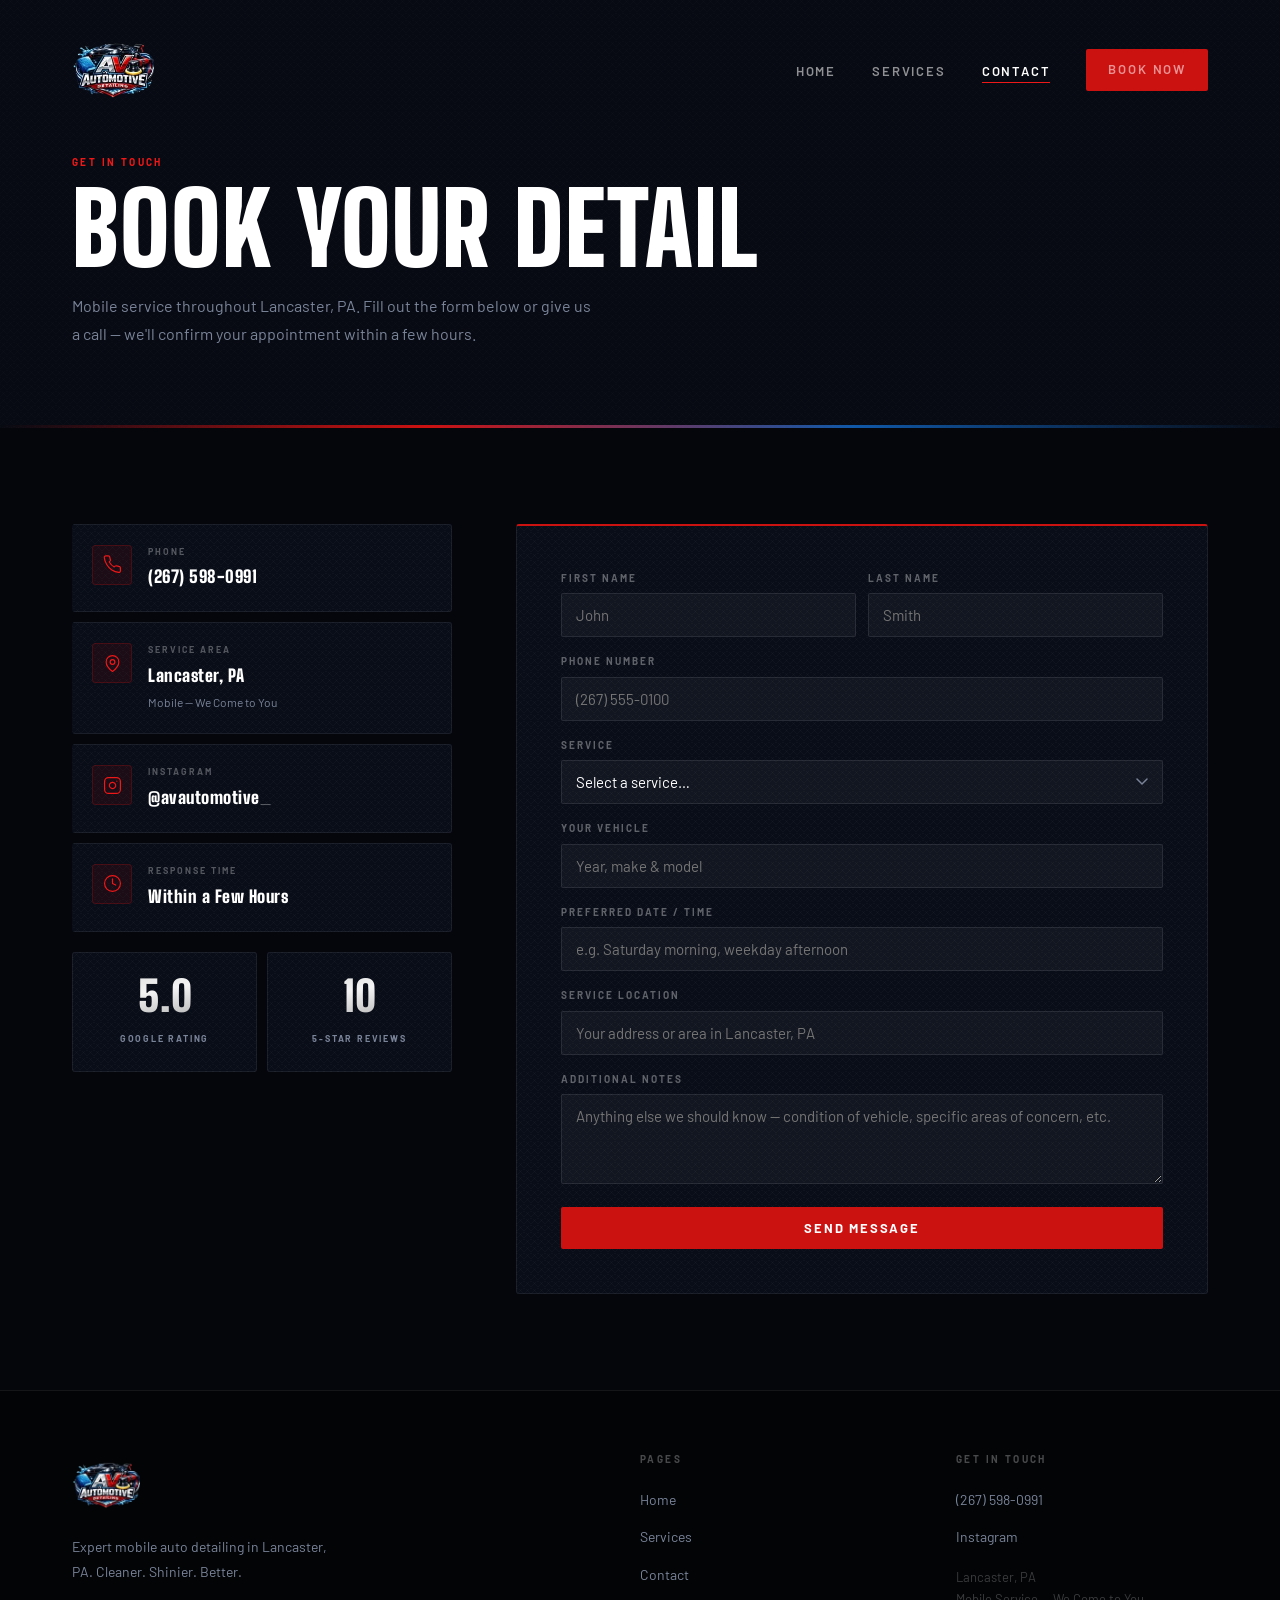
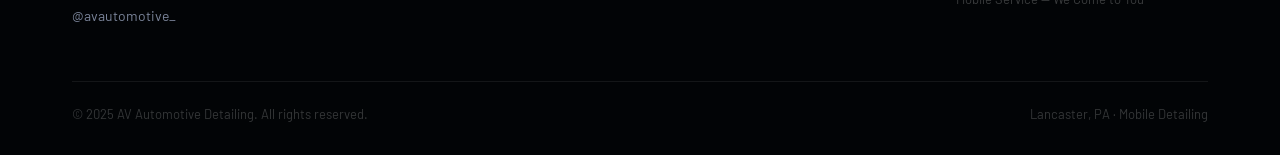
==== commit 5a50b670: "Add files via upload" ====
--- a/av-automotive/contact.html
+++ b/av-automotive/contact.html
@@ -1,10 +1,10 @@
-<!DOCTYPE html>
+﻿<!DOCTYPE html>
 <html lang="en">
 <head>
   <meta charset="UTF-8" />
   <meta name="viewport" content="width=device-width, initial-scale=1.0" />
   <title>Contact — AV Automotive Detailing</title>
-  <meta name="description" content="Book a mobile detail in Lancaster, PA. Call (717) 882-1908 or fill out the form." />
+  <meta name="description" content="Book a mobile detail in Lancaster, PA. Call (267) 598-0991 or fill out the form." />
   <link rel="icon" type="image/png" href="images/logo.png" />
   <link rel="preconnect" href="https://fonts.googleapis.com" />
   <link rel="preconnect" href="https://fonts.gstatic.com" crossorigin />
@@ -50,7 +50,7 @@
           </div>
           <div>
             <div class="ci-label">Phone</div>
-            <a href="tel:+17178821908" class="ci-value">(717) 882-1908</a>
+            <a href="tel:+12675980991" class="ci-value">(267) 598-0991</a>
           </div>
         </div>
         <div class="ci-item">
@@ -119,7 +119,7 @@
           </div>
           <div class="form-group">
             <label for="phone">Phone Number</label>
-            <input type="tel" id="phone" name="phone" required placeholder="(717) 555-0100" />
+            <input type="tel" id="phone" name="phone" required placeholder="(267) 555-0100" />
           </div>
           <div class="form-group">
             <label for="service">Service</label>
@@ -157,7 +157,7 @@
         <div id="contactPageSuccess" style="display:none;padding:52px 32px;text-align:center;">
           <div style="font-size:42px;color:var(--red-b);margin-bottom:20px;line-height:1;">&#10003;</div>
           <h3 style="font-family:var(--font-d);font-size:26px;font-weight:700;color:var(--white);margin-bottom:12px;">Message Sent!</h3>
-          <p style="color:var(--grey);font-size:15px;">We'll be in touch within a few hours to confirm your appointment.<br>You can also reach us at <a href="tel:+17178821908" style="color:var(--red-b);">(717) 882-1908</a>.</p>
+          <p style="color:var(--grey);font-size:15px;">We'll be in touch within a few hours to confirm your appointment.<br>You can also reach us at <a href="tel:+12675980991" style="color:var(--red-b);">(267) 598-0991</a>.</p>
         </div>
       </div>
 
@@ -184,7 +184,7 @@
       <div class="footer-col">
         <h4>Get in Touch</h4>
         <ul>
-          <li><a href="tel:+17178821908">(717) 882-1908</a></li>
+          <li><a href="tel:+12675980991">(267) 598-0991</a></li>
           <li><a href="https://www.instagram.com/avautomotive_/" target="_blank" rel="noopener noreferrer">Instagram</a></li>
         </ul>
         <p class="f-addr">Lancaster, PA<br>Mobile Service — We Come to You</p>
@@ -203,13 +203,13 @@
     <button class="modal-close" aria-label="Close">&times;</button>
     <div class="form-body" id="formBody">
       <h2 class="modal-title" id="modalTitle">Book an Appointment</h2>
-      <p class="modal-sub">Fill out the form and we'll confirm within a few hours. Or call us at <strong>(717) 882-1908</strong>.</p>
+      <p class="modal-sub">Fill out the form and we'll confirm within a few hours. Or call us at <strong>(267) 598-0991</strong>.</p>
       <form id="contactForm" novalidate>
         <div class="form-row">
           <div class="form-group"><label for="mFirstName">First Name</label><input type="text" id="mFirstName" name="firstName" required placeholder="John" /></div>
           <div class="form-group"><label for="mLastName">Last Name</label><input type="text" id="mLastName" name="lastName" required placeholder="Smith" /></div>
         </div>
-        <div class="form-group"><label for="mPhone">Phone Number</label><input type="tel" id="mPhone" name="phone" required placeholder="(717) 555-0100" /></div>
+        <div class="form-group"><label for="mPhone">Phone Number</label><input type="tel" id="mPhone" name="phone" required placeholder="(267) 555-0100" /></div>
         <div class="form-group">
           <label for="mService">Service</label>
           <select id="mService" name="service" required>
--- a/av-automotive/css/styles.css
+++ b/av-automotive/css/styles.css
@@ -1272,6 +1272,8 @@
   .topbar { display:none; }
   .nav { top:0; }
   .hero-content { padding-top:116px; }
+  .nav-book { display:none; }
+  .hero::before { left:0; right:0; text-align:center; transform-origin:bottom center; }
   .nav-links { display:none; }
   .nav-burger { display:flex; }
   .nav-links.open {
